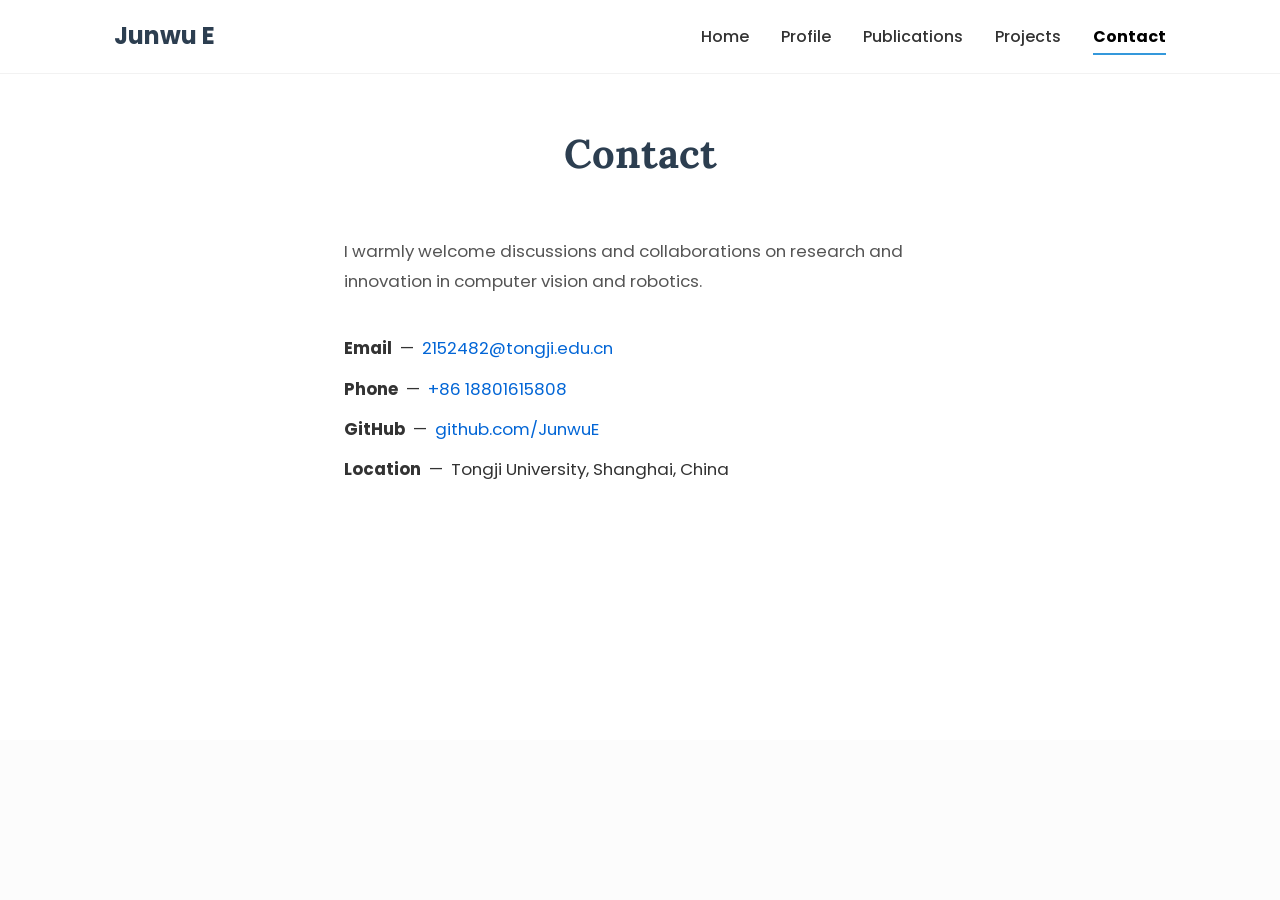
==== contact.html @ db4e5092 "new update" ====
<!DOCTYPE html>
<html lang="zh-CN">

<head>
    <meta charset="UTF-8">
    <meta name="viewport" content="width=device-width, initial-scale=1.0">
    <title>Junwu E - Contact</title>
    <link rel="stylesheet" href="styles.css">
    <link href="https://cdnjs.cloudflare.com/ajax/libs/font-awesome/6.0.0/css/all.min.css" rel="stylesheet">
    <link
        href="https://fonts.googleapis.com/css2?family=Lora:wght@400;500;600;700&family=Poppins:wght@300;400;500;600;700&display=swap"
        rel="stylesheet">
</head>

<body>
    <!-- 导航栏 -->
    <nav class="navbar">
        <div class="nav-container">
            <div class="nav-logo">
                <a href="index.html">Junwu E</a>
            </div>
            <div class="nav-menu" id="nav-menu">
                <a href="index.html" class="nav-link">Home</a>
                <a href="profile.html" class="nav-link">Profile</a>
                <a href="publications.html" class="nav-link">Publications</a>
                <a href="projects.html" class="nav-link">Projects</a>
                <a href="contact.html" class="nav-link active">Contact</a>
            </div>
            <div class="nav-toggle" id="nav-toggle">
                <span class="bar"></span>
                <span class="bar"></span>
                <span class="bar"></span>
            </div>
        </div>
    </nav>

    <!-- 联系页 -->
    <section id="contact" class="page-section">
        <div class="container" style="max-width: 640px;">
            <h2 class="section-title">Contact</h2>
            <p style="color:#555; font-size:1.05rem; line-height:1.8; margin-bottom:2rem;">
                I warmly welcome discussions and collaborations on research and innovation in
                computer vision and robotics.
            </p>
            <ul style="list-style:none; padding:0; font-size:1.05rem; line-height:2.4; color:#333;">
                <li><strong>Email</strong> &nbsp;&mdash;&nbsp; <a href="mailto:2152482@tongji.edu.cn" style="color:#0366d6; text-decoration:none;">2152482@tongji.edu.cn</a></li>
                <li><strong>Phone</strong> &nbsp;&mdash;&nbsp; <a href="tel:+8618801615808" style="color:#0366d6; text-decoration:none;">+86 18801615808</a></li>
                <li><strong>GitHub</strong> &nbsp;&mdash;&nbsp; <a href="https://github.com/JunwuE" target="_blank" style="color:#0366d6; text-decoration:none;">github.com/JunwuE</a></li>
                <li><strong>Location</strong> &nbsp;&mdash;&nbsp; Tongji University, Shanghai, China</li>
            </ul>
        </div>
    </section>

    <script src="script.js"></script>
</body>

</html>
---- styles.css ----
/* 全局样式 */
* {
    margin: 0;
    padding: 0;
    box-sizing: border-box;
}

html {
    scroll-behavior: smooth;
}

body {
    font-family: 'Poppins', sans-serif;
    line-height: 1.7;
    color: #333;
    background-color: #fcfcfc;
}

h1,
h2,
h3,
h4,
h5,
h6 {
    font-family: 'Lora', serif;
    color: #111;
}

.container {
    max-width: 1100px;
    margin: 0 auto;
    padding: 0 24px;
}

/* 导航栏样式 */
.navbar {
    position: fixed;
    top: 0;
    width: 100%;
    background: rgba(255, 255, 255, 0.85);
    backdrop-filter: blur(12px);
    border-bottom: 1px solid rgba(0, 0, 0, 0.05);
    z-index: 1000;
    transition: all 0.3s ease;
}

.nav-container {
    max-width: 1100px;
    margin: 0 auto;
    padding: 1rem 24px;
    display: flex;
    justify-content: space-between;
    align-items: center;
}

.nav-logo a {
    font-size: 1.5rem;
    font-weight: 700;
    color: #2c3e50;
    text-decoration: none;
    transition: color 0.3s ease;
}

.nav-logo a:hover {
    color: #3498db;
}

.nav-menu {
    display: flex;
    gap: 2rem;
}

.nav-link {
    color: #333;
    text-decoration: none;
    font-weight: 500;
    transition: color 0.3s ease;
    position: relative;
}

.nav-link:hover {
    color: #3498db;
}

.nav-link::after {
    content: '';
    position: absolute;
    bottom: -5px;
    left: 0;
    width: 0;
    height: 2px;
    background: #3498db;
    transition: width 0.3s ease;
}

.nav-link:hover::after {
    width: 100%;
}

.nav-toggle {
    display: none;
    flex-direction: column;
    cursor: pointer;
}

.bar {
    width: 25px;
    height: 3px;
    background: #333;
    margin: 3px 0;
    transition: 0.3s;
}

/* 主页样式：终端 + 方形机器人 */
.hero {
    min-height: 100vh;
    display: flex;
    align-items: center;
    justify-content: center;
    background-color: #ffffff;
    color: #2c2c2c;
    padding: 110px 24px 40px;
    border-bottom: 1px solid #eee;
}

.hero-panels {
    width: 100%;
    max-width: 1280px;
    display: flex;
    gap: 2rem;
    align-items: stretch;
    justify-content: center;
    height: min(640px, calc(100vh - 160px));
}

/* === 终端（左侧） === */
.terminal-pane {
    flex: 1 1 auto;
    min-width: 0;
    display: flex;
    flex-direction: column;
    background: #ffffff;
    border: 1px solid #d0d0d0;
    border-radius: 6px;
    box-shadow: 0 8px 32px rgba(0, 0, 0, 0.06);
    padding: 16px 18px;
    overflow: hidden;
    font-family: 'Courier New', Courier, monospace;
    color: #1a1a1a;
    cursor: text;
}

.terminal-header {
    display: flex;
    align-items: center;
    justify-content: space-between;
    border-bottom: 1px solid #e0e0e0;
    padding-bottom: 8px;
    margin-bottom: 12px;
    flex-shrink: 0;
}

.terminal-title {
    font-weight: 700;
    font-size: 1rem;
    color: #333;
    letter-spacing: 1px;
}

.terminal-status {
    font-size: 0.8rem;
    color: #888;
}

.terminal-body {
    flex: 1 1 auto;
    overflow-y: auto;
    overflow-x: hidden;
    display: flex;
    flex-direction: column;
    gap: 4px;
    font-size: 0.85rem;
    line-height: 1.55;
    padding-right: 6px;
}

.terminal-body::-webkit-scrollbar { width: 6px; }
.terminal-body::-webkit-scrollbar-track { background: #f5f5f5; }
.terminal-body::-webkit-scrollbar-thumb { background: #c0c0c0; border-radius: 3px; }

.terminal-line {
    white-space: pre-wrap;
    word-break: break-word;
}

.terminal-line.ascii {
    white-space: pre;
    font-family: Consolas, Monaco, 'Lucida Console', monospace;
    font-size: clamp(6px, 1vw, 12px);
    line-height: 1;
    color: #222;
    overflow-x: auto;
}

.terminal-line.system   { color: #555; }
.terminal-line.intro    { color: #111; font-weight: 600; font-size: 0.95rem; }
.terminal-line.user     { color: #000; }
.terminal-line.output   { color: #222; }
.terminal-line.error    { color: #a33; }
.terminal-line.accent   { color: #0a5; font-weight: 600; }

.terminal-line a {
    color: #0366d6;
    text-decoration: underline;
}

.terminal-input-line {
    display: flex;
    align-items: center;
    margin-top: 10px;
    flex-shrink: 0;
    border-top: 1px dashed #e0e0e0;
    padding-top: 10px;
}

.terminal-prompt {
    color: #000;
    font-weight: 600;
    margin-right: 8px;
    font-size: 0.9rem;
    white-space: nowrap;
}

#terminal-input {
    flex: 1;
    background: transparent;
    border: none;
    outline: none;
    color: #111;
    font-family: 'Courier New', Courier, monospace;
    font-size: 0.9rem;
}

.terminal-caret {
    display: inline-block;
    width: 8px;
    height: 16px;
    background: #111;
    margin-left: 2px;
    animation: caret-blink 1s steps(1) infinite;
}

@keyframes caret-blink {
    50% { opacity: 0; }
}

/* === 机器人（右侧，方形） === */
.robot-pane {
    flex: 0 0 auto;
    aspect-ratio: 1 / 1;
    height: 100%;
    max-width: 50%;
    position: relative;
    background: #ffffff;
    border: 1px solid #d0d0d0;
    border-radius: 6px;
    box-shadow: 0 8px 32px rgba(0, 0, 0, 0.06);
    overflow: hidden;
    cursor: pointer;
}

#robot-canvas {
    width: 100%;
    height: 100%;
    display: block;
    image-rendering: pixelated;
}

.robot-status {
    position: absolute;
    top: 12px;
    right: 12px;
    font-family: 'Courier New', Courier, monospace;
    font-size: 0.72rem;
    color: #555;
    background: rgba(255, 255, 255, 0.85);
    border: 1px solid #d0d0d0;
    padding: 3px 8px;
    border-radius: 3px;
    letter-spacing: 1px;
}

.robot-speech {
    position: absolute;
    left: 50%;
    bottom: 18px;
    transform: translateX(-50%);
    max-width: 86%;
    background: #ffffff;
    border: 1px solid #333;
    border-radius: 4px;
    padding: 8px 12px;
    font-family: 'Courier New', Courier, monospace;
    font-size: 0.78rem;
    color: #111;
    box-shadow: 0 4px 12px rgba(0, 0, 0, 0.12);
    pointer-events: none;
    opacity: 0;
    transition: opacity 0.2s ease;
    line-height: 1.45;
}

.robot-speech.show { opacity: 1; }

.robot-speech::before {
    content: '';
    position: absolute;
    top: -7px;
    left: 50%;
    transform: translateX(-50%);
    width: 0;
    height: 0;
    border-left: 6px solid transparent;
    border-right: 6px solid transparent;
    border-bottom: 7px solid #333;
}

/* 响应式：窄屏时上下堆叠 */
@media (max-width: 900px) {
    .hero {
        padding-top: 100px;
        height: auto;
    }
    .hero-panels {
        flex-direction: column;
        height: auto;
        gap: 1.2rem;
    }
    .terminal-pane {
        height: 55vh;
    }
    .robot-pane {
        width: 100%;
        max-width: 100%;
        height: auto;
    }
}

/* 通用部分样式 */
.section-title {
    text-align: center;
    font-size: 2.5rem;
    font-weight: 700;
    margin-bottom: 3rem;
    color: #2c3e50;
    position: relative;
}

.section-title::after {
    display: none;
}

/* 关于我部分 */
.about {
    padding: 100px 0;
    background: #fafafa;
}

.education-item {
    margin-bottom: 2rem;
    padding: 1.5rem;
    background: #ffffff;
    border-left: 4px solid #2c2c2c;
    box-shadow: 0 2px 10px rgba(0, 0, 0, 0.1);
}

.education-item h4 {
    color: #2c2c2c;
    margin-bottom: 0.5rem;
    font-size: 1.2rem;
}

.awards-list {
    list-style: none;
    padding: 0;
}

.awards-list li {
    padding: 0.5rem 0;
    border-bottom: 1px solid #e0e0e0;
}

.awards-list li:last-child {
    border-bottom: none;
}

.about-content {
    display: grid;
    grid-template-columns: 1fr 1fr;
    gap: 4rem;
    align-items: start;
}

.about-text p {
    font-size: 1.1rem;
    margin-bottom: 1.5rem;
    color: #666;
    line-height: 1.8;
}

.skills h3,
.about-text h3 {
    font-size: 1.4rem;
    /* 统一标题大小 */
    margin-bottom: 1.5rem;
    color: #2c3e50;
    font-weight: 600;
    text-align: left;
    /* 确保左对齐 */
}

/* 视频 Demo 区域样式 */
.video-demo {
    margin-top: 3rem;
    /* 与上方 Skills 拉开距离 */
}

.video-container {
    width: 100%;
    max-width: 500px;
    /* 限制最大宽度，防止竖屏视频太高 */
    margin: 0 auto;
    /* 居中 */
    border-radius: 12px;
    overflow: hidden;
    box-shadow: 0 10px 30px rgba(0, 0, 0, 0.1);
    border: 1px solid rgba(0, 0, 0, 0.05);
    background: #000;
    display: flex;
    /* 让视频自适应 */
    justify-content: center;
    align-items: center;
}

.video-container video {
    width: 100%;
    height: auto;
    /* 自适应高度 */
    display: block;
}

/* 移除旧的 absolute 定位样式 */
/*.video-container iframe,
.video-container video {
    position: absolute;
    top: 0;
    left: 0;
    width: 100%;
    height: 100%;
    border: none;
}*/

.video-caption {
    margin-top: 10px;
    font-size: 0.9rem;
    color: #666;
    font-style: italic;
    text-align: center;
}

.skills-grid {
    display: grid;
    grid-template-columns: repeat(auto-fit, minmax(120px, 1fr));
    gap: 1.5rem;
}

/* 技能卡片作为链接时，去除下划线并继承颜色 */
.skills-grid .skill-item {
    text-decoration: none;
    color: inherit;
}

.skills-grid .skill-item span {
    text-decoration: none;
}

.skills-grid .skill-item:hover span {
    text-decoration: none;
}

/* 卡片通用高级样式 */
.research-item,
.publication-item,
.project-card,
.contact-info,
.skill-item {
    border-radius: 12px;
    border: 1px solid rgba(0, 0, 0, 0.06);
    box-shadow: 0 4px 20px rgba(0, 0, 0, 0.03);
    transition: all 0.4s cubic-bezier(0.165, 0.84, 0.44, 1);
    /* 3D 效果支持 */
    transform-style: preserve-3d;
    perspective: 1000px;
}

/* 移除原本简单的 hover transform，交给 JS 控制 */
.research-item:hover,
.publication-item:hover {
    /* transform: translateY(-4px);  <-- 移除此行，防止与 JS 冲突 */
    box-shadow: 0 12px 32px rgba(0, 0, 0, 0.08);
}

/* project-card 和 skill-item 的 hover transform 已由 JS 接管 */
.project-card:hover,
.skill-item:hover {
    box-shadow: 0 15px 35px rgba(0, 0, 0, 0.1);
}

.skill-item {
    display: flex;
    flex-direction: column;
    align-items: center;
    padding: 1.5rem;
    background: white;
    border-radius: 12px;
    border: 1px solid rgba(0, 0, 0, 0.05);
    box-shadow: 0 4px 12px rgba(0, 0, 0, 0.03);
    /* transition 由 JS 动态控制，这里保留基础属性的 transition */
    transition: box-shadow 0.3s ease, border-color 0.3s ease;
    transform-style: preserve-3d;
}

.skill-item:hover {
    /* transform 由 JS 控制 */
    box-shadow: 0 8px 24px rgba(0, 0, 0, 0.06);
    border-color: rgba(0, 0, 0, 0.1);
}

.skill-item i {
    font-size: 2.5rem;
    color: #333;
    margin-bottom: 0.5rem;
}

/* 技能 Logo 图片样式：显示原色 */
.skill-icon {
    width: auto;
    height: 2.5rem;
    margin-bottom: 0.5rem;
    object-fit: contain;
    /* 移除强制变黑的滤镜 */
    /* filter: grayscale(100%) brightness(0); */
    transition: all 0.3s ease;
}

.skill-item:hover .skill-icon {
    transform: scale(1.1);
}

.skill-item span {
    font-weight: 500;
    color: #2c3e50;
}

/* 研究经验部分 */
.research {
    padding: 100px 0;
    background: #ffffff;
}

.research-list {
    max-width: 900px;
    margin: 0 auto;
}

.research-item {
    margin-bottom: 2rem;
    padding: 1.5rem;
    background: #ffffff;
    /* 与 .publication-item 一致 */
    border: 1px solid #e0e0e0;
    border-radius: 8px;
    transition: background-color 0.3s ease, color 0.3s ease, transform 0.3s ease;
}

.research-item.clickable,
.publication-item.clickable,
.project-card.clickable {
    cursor: pointer;
}

.research-item h3 {
    color: #2c2c2c;
    margin-bottom: 1rem;
    font-size: 1.3rem;
    display: flex;
    align-items: center;
    gap: 0.5rem;
}

.research-period {
    color: #666;
    font-weight: 500;
    margin-bottom: 0.5rem;
}

.research-supervisor {
    color: #777;
    font-style: italic;
    margin-bottom: 1rem;
}

.research-details {
    list-style: none;
    padding: 0;
}

.research-details li {
    padding: 0.3rem 0;
    padding-left: 1rem;
    position: relative;
}

.research-details li:before {
    content: '•';
    position: absolute;
    left: 0;
    color: #2c2c2c;
    font-weight: bold;
}

/* 发表论文部分 */
.publications {
    padding: 100px 0;
    background: #fafafa;
}

.publications-list {
    max-width: 900px;
    margin: 0 auto;
}

.publication-item {
    margin-bottom: 2rem;
    padding: 1.5rem;
    background: #ffffff;
    border: 1px solid #e0e0e0;
    border-radius: 8px;
    transition: background-color 0.3s ease, color 0.3s ease, transform 0.3s ease;
}

/* 统一悬停：白 -> 黑，文本与链接变白 */
.research-item:hover,
.publication-item:hover {
    background: #000000;
    color: #ffffff;
    transform: translateY(-4px);
    border-color: #000000;
}

.research-item:hover h3,
.publication-item:hover h3,
.research-item:hover p,
.publication-item:hover p,
.research-item:hover li,
.publication-item:hover li {
    color: #ffffff;
}

.research-item:hover a,
.publication-item:hover a {
    color: #ffffff;
}

.publication-item h3 {
    color: #2c2c2c;
    margin-bottom: 0.5rem;
    font-size: 1.2rem;
}

/* 保持publication标题链接外观与原样一致（不蓝不下划线） */
.publication-item h3 a {
    color: inherit;
    text-decoration: none;
}

.publication-item h3 a:hover {
    text-decoration: none;
}

.authors {
    color: #666;
    margin-bottom: 0.5rem;
    font-style: italic;
}

.venue {
    color: #777;
    font-weight: 500;
}

/* 项目部分 */
.projects {
    padding: 100px 0;
    background: #ffffff;
}

.projects-grid {
    display: grid;
    grid-template-columns: repeat(auto-fit, minmax(350px, 1fr));
    gap: 1.5rem;
}

.project-card {
    background: white;
    border-radius: 12px;
    overflow: hidden;
    box-shadow: 0 5px 15px rgba(0, 0, 0, 0.08);
    transition: transform 0.3s ease, box-shadow 0.3s ease, background-color 0.3s ease, color 0.3s ease;
    display: flex;
    flex-direction: column;
}

.project-card:hover {
    transform: translateY(-10px);
    box-shadow: 0 20px 40px rgba(0, 0, 0, 0.15);
    background: #000000;
    color: #ffffff;
}

/* .project-image has been removed */

.project-content {
    padding: 1.5rem;
    flex: 1;
    display: flex;
    flex-direction: column;
}

.project-content h3 {
    font-size: 1.3rem;
    margin-bottom: 0.5rem;
    color: #2c3e50;
}

.project-card:hover .project-content h3,
.project-card:hover .project-content p {
    color: #ffffff;
}

.project-content p {
    color: #666;
    margin-bottom: 1rem;
    line-height: 1.6;
    font-size: 0.95rem;
}

.project-tech {
    margin-bottom: 1.5rem;
}

.tech-tag {
    display: inline-block;
    background: #f0f0f0;
    color: #333;
    padding: 0.3rem 0.8rem;
    border-radius: 20px;
    font-size: 0.8rem;
    font-weight: 500;
    margin-right: 0.5rem;
    margin-bottom: 0.5rem;
    border: 1px solid #ddd;
}

.project-card:hover .tech-tag {
    background: #333333;
    color: #ffffff;
    border-color: #444444;
}

.project-links {
    display: flex;
    gap: 1rem;
    margin-top: auto;
}

.project-link {
    display: flex;
    align-items: center;
    gap: 0.5rem;
    color: #333;
    text-decoration: none;
    font-weight: 500;
    transition: color 0.3s ease;
}

.project-link:hover {
    color: #000;
}

.project-card:hover .project-link {
    color: #ffffff;
}

/* 联系我部分 */
.contact {
    padding: 100px 0;
    background: #fafafa;
}

.contact-content {
    display: flex;
    justify-content: center;
    align-items: center;
    max-width: 600px;
    margin: 0 auto;
}

.contact-info {
    background: #ffffff;
    padding: 3rem;
    border-radius: 15px;
    box-shadow: 0 10px 30px rgba(0, 0, 0, 0.1);
    border: 1px solid #e0e0e0;
}

.contact-info h3 {
    font-size: 1.8rem;
    margin-bottom: 1rem;
    color: #2c3e50;
    text-align: center;
}

.contact-info p {
    color: #666;
    margin-bottom: 2rem;
    line-height: 1.8;
    text-align: center;
}

.contact-methods {
    display: flex;
    flex-direction: column;
    gap: 1rem;
}

.contact-method {
    display: flex;
    align-items: center;
    gap: 1rem;
    color: #666;
    margin-bottom: 1rem;
    padding: 1rem;
    background: #f8f8f8;
    border-radius: 8px;
    transition: all 0.3s ease;
}

.contact-method:hover {
    background: #f0f0f0;
    transform: translateY(-2px);
}

.contact-method i {
    font-size: 1.2rem;
    color: #333;
    width: 20px;
}

.contact-method a {
    color: #333;
    text-decoration: none;
    transition: color 0.3s ease;
}

.contact-method a:hover {
    color: #000;
    text-decoration: underline;
}

/* 表单样式已移除 */

/* 页脚 */
.footer {
    background: #2c3e50;
    color: white;
    padding: 2rem 0;
    text-align: center;
}

.footer .container {
    display: flex;
    justify-content: space-between;
    align-items: center;
}

.social-links {
    display: flex;
    gap: 1rem;
}

.social-links a {
    color: white;
    font-size: 1.5rem;
    transition: color 0.3s ease;
}

.social-links a:hover {
    color: #666;
}

/* 响应式设计 */
@media (max-width: 768px) {
    .nav-menu {
        position: fixed;
        left: -100%;
        top: 70px;
        flex-direction: column;
        background-color: white;
        width: 100%;
        text-align: center;
        transition: 0.3s;
        box-shadow: 0 10px 27px rgba(0, 0, 0, 0.05);
        padding: 2rem 0;
    }

    .nav-menu.active {
        left: 0;
    }

    .nav-toggle {
        display: flex;
    }

    .hero-container {
        grid-template-columns: 1fr;
        text-align: center;
        gap: 2rem;
    }

    .hero-title {
        font-size: 2.5rem;
    }

    .about-content {
        grid-template-columns: 1fr;
        gap: 2rem;
    }

    .contact-content {
        max-width: 100%;
        padding: 0 1rem;
    }

    .contact-info {
        padding: 2rem;
    }

    .footer .container {
        flex-direction: column;
        gap: 1rem;
    }

    .hero-buttons {
        flex-direction: column;
        align-items: center;
    }

    .btn {
        width: 200px;
        text-align: center;
    }

    .skills-grid {
        grid-template-columns: repeat(auto-fit, minmax(100px, 1fr));
        gap: 1rem;
    }
}

@media (max-width: 480px) {
    .hero-title {
        font-size: 2rem;
    }

    .hero-subtitle {
        font-size: 1.2rem;
    }

    .section-title {
        font-size: 2rem;
    }

    .projects-grid {
        grid-template-columns: 1fr;
    }

    .image-placeholder {
        width: 200px;
        height: 200px;
    }

    .image-placeholder i {
        font-size: 5rem;
    }
}

/* 动画效果 */
@keyframes fadeInUp {
    from {
        opacity: 0;
        transform: translateY(30px);
    }

    to {
        opacity: 1;
        transform: translateY(0);
    }
}

/* 项目预览浮窗 */
.project-preview-tooltip {
    position: fixed;
    z-index: 9999;
    width: 320px;
    background: #1a1a1a;
    border-radius: 12px;
    overflow: hidden;
    box-shadow: 0 20px 50px rgba(0, 0, 0, 0.3);
    pointer-events: none;
    opacity: 0;
    transition: opacity 0.2s ease, transform 0.1s ease;
    left: 0;
    top: 0;
    border: 1px solid rgba(255, 255, 255, 0.1);
}

.project-preview-tooltip.active {
    opacity: 1;
}

.preview-image-container {
    width: 100%;
    height: 180px;
    /* 16:9 左右的比例 */
    background: #000;
}

.preview-image-container img {
    width: 100%;
    height: 100%;
    object-fit: contain;
    /* 确保完整显示，不裁剪 */
    background: #000;
    /* 图片周围留白部分为纯黑 */
    display: block;
}

.preview-info {
    padding: 12px 16px;
    background: rgba(20, 20, 20, 0.95);
    border-top: 1px solid rgba(255, 255, 255, 0.05);
}

.repo-name {
    color: #fff;
    font-family: 'Poppins', sans-serif;
    font-weight: 600;
    font-size: 0.95rem;
    white-space: nowrap;
    overflow: hidden;
    text-overflow: ellipsis;
}

.repo-stats {
    display: flex;
    gap: 10px;
    margin-top: 4px;
    font-size: 0.85rem;
    color: #ddd;
    /* 改为亮灰色，更清晰 */
}

.repo-stats i {
    color: #fff;
    /* 图标改为纯白 */
    margin-right: 4px;
}

/* 针对 JS 动态插入的 span (View on IEEE...) */
.preview-info span {
    color: #fff;
    /* 关键信息改为纯白 */
    font-weight: 500;
    display: flex;
    align-items: center;
}

.preview-info span i {
    margin-right: 6px;
    color: #3498db;
    /* 链接图标可以用蓝色点缀，或者保持白色 */
}

.hero-content>* {
    animation: fadeInUp 0.8s ease-out;
}

.hero-title {
    animation-delay: 0.2s;
}

.hero-subtitle {
    animation-delay: 0.4s;
}

.hero-description {
    animation-delay: 0.6s;
}

.hero-buttons {
    animation-delay: 0.8s;
}

/* =========================================================
   多页模式通用：每页一个主区块
   ========================================================= */
.page-section {
    min-height: calc(100vh - 160px);
    padding: 120px 0 80px;
    background: #ffffff;
}

.page-section.alt-bg {
    background: #fafafa;
}

.page-section .section-title {
    margin-bottom: 3rem;
}

.profile-heading {
    font-family: 'Lora', serif;
    font-size: 1.35rem;
    font-weight: 600;
    color: #2c3e50;
    margin: 2.2rem 0 1rem;
}

.profile-heading:first-of-type {
    margin-top: 0;
}

/* =========================================================
   学术条目布局（参考 Xiaolong Wang 的 publication_select）
   论文 / 项目 共用
   ========================================================= */
.pub-list {
    display: flex;
    flex-direction: column;
    gap: 2rem;
    max-width: 980px;
    margin: 0 auto;
}

.pub-item {
    display: flex;
    gap: 1.8rem;
    align-items: flex-start;
    padding-bottom: 1.8rem;
    border-bottom: 1px solid #ececec;
}

.pub-item:last-child {
    border-bottom: none;
}

.pub-thumb {
    flex: 0 0 260px;
    width: 260px;
    height: 160px;
    background: #f4f4f4;
    border: 1px solid #e2e2e2;
    border-radius: 4px;
    overflow: hidden;
    display: flex;
    align-items: center;
    justify-content: center;
}

.pub-thumb img {
    width: 100%;
    height: 100%;
    object-fit: cover;
    display: block;
}

.pub-thumb.placeholder {
    background: repeating-linear-gradient(
        135deg,
        #f5f5f5,
        #f5f5f5 10px,
        #ededed 10px,
        #ededed 20px
    );
    color: #888;
    font-family: 'Courier New', monospace;
    font-size: 0.78rem;
    letter-spacing: 2px;
    text-align: center;
    padding: 0 10px;
}

.pub-info {
    flex: 1 1 auto;
    min-width: 0;
}

.pub-title {
    font-family: 'Lora', serif;
    font-size: 1.18rem;
    font-weight: 600;
    color: #111;
    margin: 0 0 0.4rem 0;
    line-height: 1.4;
}

.pub-title a {
    color: inherit;
    text-decoration: none;
    border-bottom: 1px dashed transparent;
    transition: border-color 0.2s ease, color 0.2s ease;
}

.pub-title a:hover {
    color: #0366d6;
    border-bottom-color: #0366d6;
}

.pub-authors {
    color: #444;
    font-size: 0.95rem;
    margin-bottom: 0.35rem;
    line-height: 1.55;
}

.pub-authors .me {
    font-weight: 700;
    color: #111;
    text-decoration: underline;
    text-decoration-color: #ccc;
    text-underline-offset: 3px;
}

.pub-venue {
    font-style: italic;
    color: #666;
    font-size: 0.92rem;
    margin-bottom: 0.55rem;
}

.pub-venue .badge {
    display: inline-block;
    font-style: normal;
    font-size: 0.75rem;
    padding: 1px 8px;
    margin-left: 6px;
    border-radius: 10px;
    background: #f0f0f0;
    color: #555;
    letter-spacing: 0.5px;
}

.pub-venue .badge.accepted {
    background: #e6f4ea;
    color: #1e7e34;
}

.pub-venue .badge.review {
    background: #fff4e5;
    color: #a65b00;
}

.pub-desc {
    color: #555;
    font-size: 0.92rem;
    line-height: 1.7;
    margin-bottom: 0.6rem;
}

.pub-desc ul {
    margin: 0.3rem 0 0 1.1rem;
    padding: 0;
}

.pub-desc li {
    margin: 0.15rem 0;
}

.pub-links {
    font-size: 0.9rem;
    font-family: 'Courier New', Courier, monospace;
}

.pub-links a {
    color: #0366d6;
    text-decoration: none;
    margin-right: 0.35rem;
}

.pub-links a::before { content: '['; color: #888; }
.pub-links a::after  { content: ']'; color: #888; }

.pub-links a:hover {
    text-decoration: underline;
}

.pub-meta {
    color: #888;
    font-size: 0.82rem;
    margin-bottom: 0.4rem;
    font-family: 'Courier New', Courier, monospace;
}

/* 当前页导航高亮 */
.nav-link.active {
    color: #000;
    font-weight: 700;
}

.nav-link.active::after {
    width: 100%;
}

/* 响应式：窄屏改为竖向堆叠 */
@media (max-width: 780px) {
    .pub-item {
        flex-direction: column;
    }
    .pub-thumb {
        flex: 0 0 auto;
        width: 100%;
        max-width: 360px;
        height: 190px;
    }
}

/* 滚动条样式 */
::-webkit-scrollbar {
    width: 10px;
}

::-webkit-scrollbar-track {
    background: #f1f1f1;
}

::-webkit-scrollbar-thumb {
    background: #2c2c2c;
    border-radius: 5px;
}

::-webkit-scrollbar-thumb:hover {
    background: #1a1a1a;
}
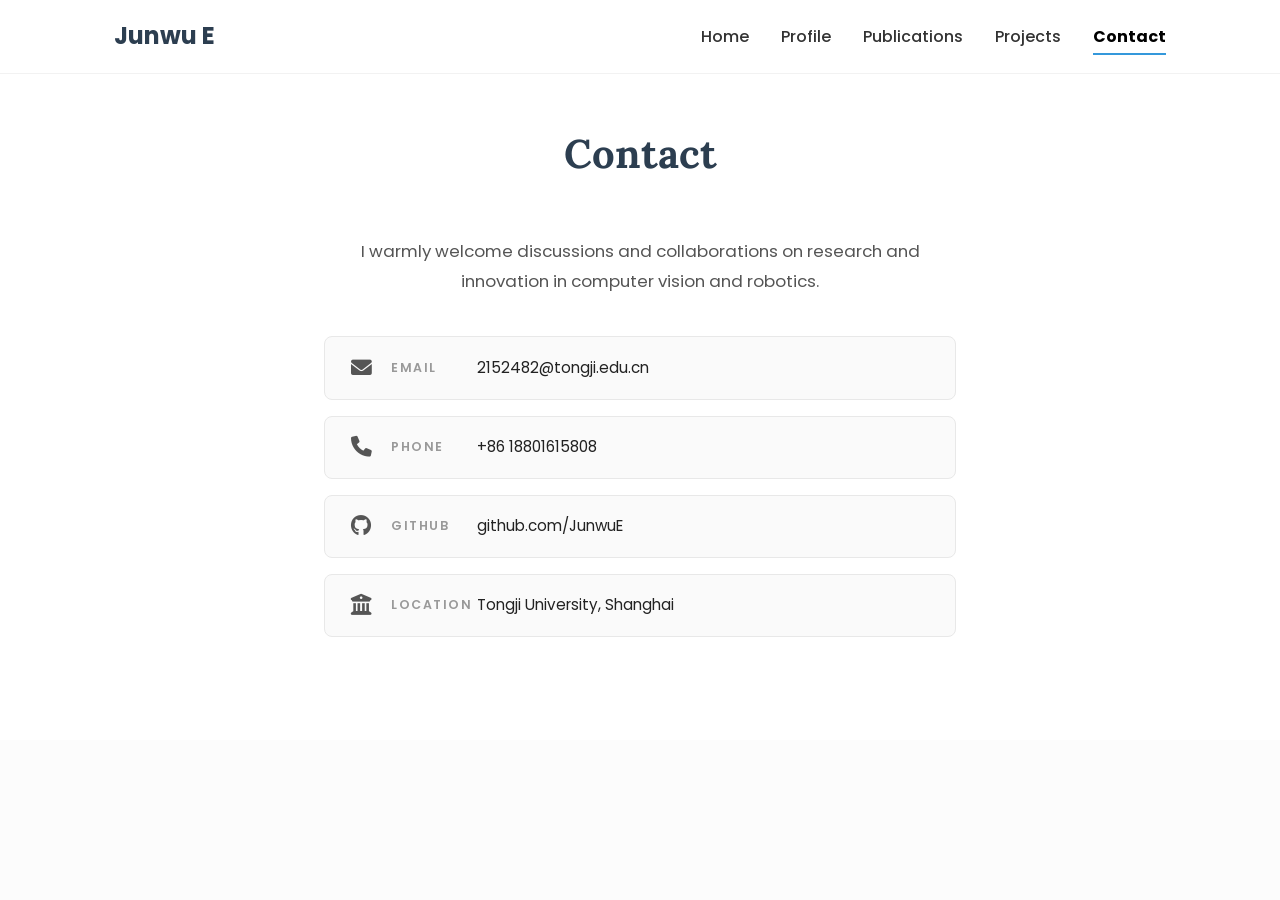
==== commit 584978a4: "main_page_upgrade" ====
--- a/contact.html
+++ b/contact.html
@@ -36,18 +36,34 @@
 
     <!-- 联系页 -->
     <section id="contact" class="page-section">
-        <div class="container" style="max-width: 640px;">
+        <div class="container" style="max-width: 680px;">
             <h2 class="section-title">Contact</h2>
-            <p style="color:#555; font-size:1.05rem; line-height:1.8; margin-bottom:2rem;">
+            <p class="contact-intro">
                 I warmly welcome discussions and collaborations on research and innovation in
                 computer vision and robotics.
             </p>
-            <ul style="list-style:none; padding:0; font-size:1.05rem; line-height:2.4; color:#333;">
-                <li><strong>Email</strong> &nbsp;&mdash;&nbsp; <a href="mailto:2152482@tongji.edu.cn" style="color:#0366d6; text-decoration:none;">2152482@tongji.edu.cn</a></li>
-                <li><strong>Phone</strong> &nbsp;&mdash;&nbsp; <a href="tel:+8618801615808" style="color:#0366d6; text-decoration:none;">+86 18801615808</a></li>
-                <li><strong>GitHub</strong> &nbsp;&mdash;&nbsp; <a href="https://github.com/JunwuE" target="_blank" style="color:#0366d6; text-decoration:none;">github.com/JunwuE</a></li>
-                <li><strong>Location</strong> &nbsp;&mdash;&nbsp; Tongji University, Shanghai, China</li>
-            </ul>
+            <div class="contact-grid">
+                <a href="mailto:2152482@tongji.edu.cn" class="contact-card">
+                    <i class="fas fa-envelope"></i>
+                    <span class="contact-label">Email</span>
+                    <span class="contact-value">2152482@tongji.edu.cn</span>
+                </a>
+                <a href="tel:+8618801615808" class="contact-card">
+                    <i class="fas fa-phone"></i>
+                    <span class="contact-label">Phone</span>
+                    <span class="contact-value">+86 18801615808</span>
+                </a>
+                <a href="https://github.com/JunwuE" target="_blank" class="contact-card">
+                    <i class="fab fa-github"></i>
+                    <span class="contact-label">GitHub</span>
+                    <span class="contact-value">github.com/JunwuE</span>
+                </a>
+                <div class="contact-card">
+                    <i class="fas fa-university"></i>
+                    <span class="contact-label">Location</span>
+                    <span class="contact-value">Tongji University, Shanghai</span>
+                </div>
+            </div>
         </div>
     </section>
 
--- a/styles.css
+++ b/styles.css
@@ -254,17 +254,25 @@
     50% { opacity: 0; }
 }
 
-/* === 机器人（右侧，方形） === */
+/* === 右侧栏（小马 + 信息卡） === */
+.right-col {
+    flex: 0 0 auto;
+    width: 50%;
+    min-width: 0;
+    display: flex;
+    flex-direction: column;
+    gap: 0.8rem;
+    height: 100%;
+}
+
 .robot-pane {
-    flex: 0 0 auto;
-    aspect-ratio: 1 / 1;
-    height: 100%;
-    max-width: 50%;
+    flex: 1 1 auto;
+    min-height: 0;
     position: relative;
     background: #ffffff;
     border: 1px solid #d0d0d0;
     border-radius: 6px;
-    box-shadow: 0 8px 32px rgba(0, 0, 0, 0.06);
+    box-shadow: 0 4px 16px rgba(0, 0, 0, 0.05);
     overflow: hidden;
     cursor: pointer;
 }
@@ -273,19 +281,86 @@
     width: 100%;
     height: 100%;
     display: block;
-    image-rendering: pixelated;
+}
+
+/* 信息卡行 */
+.info-row {
+    flex: 0 0 auto;
+    display: flex;
+    gap: 0.8rem;
+}
+
+.info-card {
+    flex: 1;
+    background: #ffffff;
+    border: 1px solid #d0d0d0;
+    border-radius: 6px;
+    box-shadow: 0 4px 16px rgba(0, 0, 0, 0.05);
+    padding: 1rem 1.2rem;
+}
+
+.info-card h4 {
+    font-family: 'Courier New', Courier, monospace;
+    font-size: 0.82rem;
+    font-weight: 700;
+    text-transform: uppercase;
+    letter-spacing: 1.5px;
+    color: #555;
+    margin: 0 0 0.7rem 0;
+    padding-bottom: 0.45rem;
+    border-bottom: 1px solid #e8e8e8;
+}
+
+.info-label {
+    font-size: 0.72rem;
+    text-transform: uppercase;
+    letter-spacing: 1px;
+    color: #999;
+    margin: 0 0 0.15rem 0;
+    font-weight: 600;
+}
+
+.info-value {
+    font-size: 0.95rem;
+    color: #111;
+    font-weight: 600;
+    margin: 0 0 0.1rem 0;
+}
+
+.info-detail {
+    font-size: 0.82rem;
+    color: #777;
+    margin: 0;
+}
+
+.interest-list {
+    list-style: none;
+    padding: 0;
+    margin: 0;
+    display: flex;
+    flex-wrap: wrap;
+    gap: 0.35rem;
+}
+
+.interest-list li {
+    font-size: 0.8rem;
+    color: #444;
+    background: #f4f4f4;
+    padding: 0.2rem 0.65rem;
+    border-radius: 3px;
+    border: 1px solid #e5e5e5;
 }
 
 .robot-status {
     position: absolute;
-    top: 12px;
-    right: 12px;
+    top: 10px;
+    right: 10px;
     font-family: 'Courier New', Courier, monospace;
-    font-size: 0.72rem;
-    color: #555;
+    font-size: 0.68rem;
+    color: #888;
     background: rgba(255, 255, 255, 0.85);
     border: 1px solid #d0d0d0;
-    padding: 3px 8px;
+    padding: 2px 7px;
     border-radius: 3px;
     letter-spacing: 1px;
 }
@@ -293,9 +368,9 @@
 .robot-speech {
     position: absolute;
     left: 50%;
-    bottom: 18px;
+    bottom: 14px;
     transform: translateX(-50%);
-    max-width: 86%;
+    max-width: 88%;
     background: #ffffff;
     border: 1px solid #333;
     border-radius: 4px;
@@ -339,10 +414,14 @@
     .terminal-pane {
         height: 55vh;
     }
+    .right-col {
+        height: auto;
+    }
     .robot-pane {
-        width: 100%;
-        max-width: 100%;
-        height: auto;
+        height: 220px;
+    }
+    .info-row {
+        flex-direction: column;
     }
 }
 
@@ -1321,6 +1400,62 @@
     font-family: 'Courier New', Courier, monospace;
 }
 
+/* ========= Contact 页 ========= */
+.contact-intro {
+    color: #555;
+    font-size: 1.05rem;
+    line-height: 1.8;
+    margin-bottom: 2.5rem;
+    text-align: center;
+}
+
+.contact-grid {
+    display: flex;
+    flex-direction: column;
+    gap: 1rem;
+}
+
+.contact-card {
+    display: flex;
+    align-items: center;
+    gap: 1rem;
+    padding: 1.1rem 1.4rem;
+    border: 1px solid #e8e8e8;
+    border-radius: 8px;
+    background: #fafafa;
+    text-decoration: none;
+    color: inherit;
+    transition: border-color 0.2s ease, box-shadow 0.2s ease;
+}
+
+a.contact-card:hover {
+    border-color: #c0c0c0;
+    box-shadow: 0 4px 16px rgba(0,0,0,0.06);
+}
+
+.contact-card i {
+    font-size: 1.3rem;
+    color: #555;
+    width: 28px;
+    text-align: center;
+    flex-shrink: 0;
+}
+
+.contact-label {
+    font-size: 0.78rem;
+    text-transform: uppercase;
+    letter-spacing: 1.5px;
+    color: #999;
+    font-weight: 600;
+    width: 70px;
+    flex-shrink: 0;
+}
+
+.contact-value {
+    font-size: 0.95rem;
+    color: #222;
+}
+
 /* 当前页导航高亮 */
 .nav-link.active {
     color: #000;
